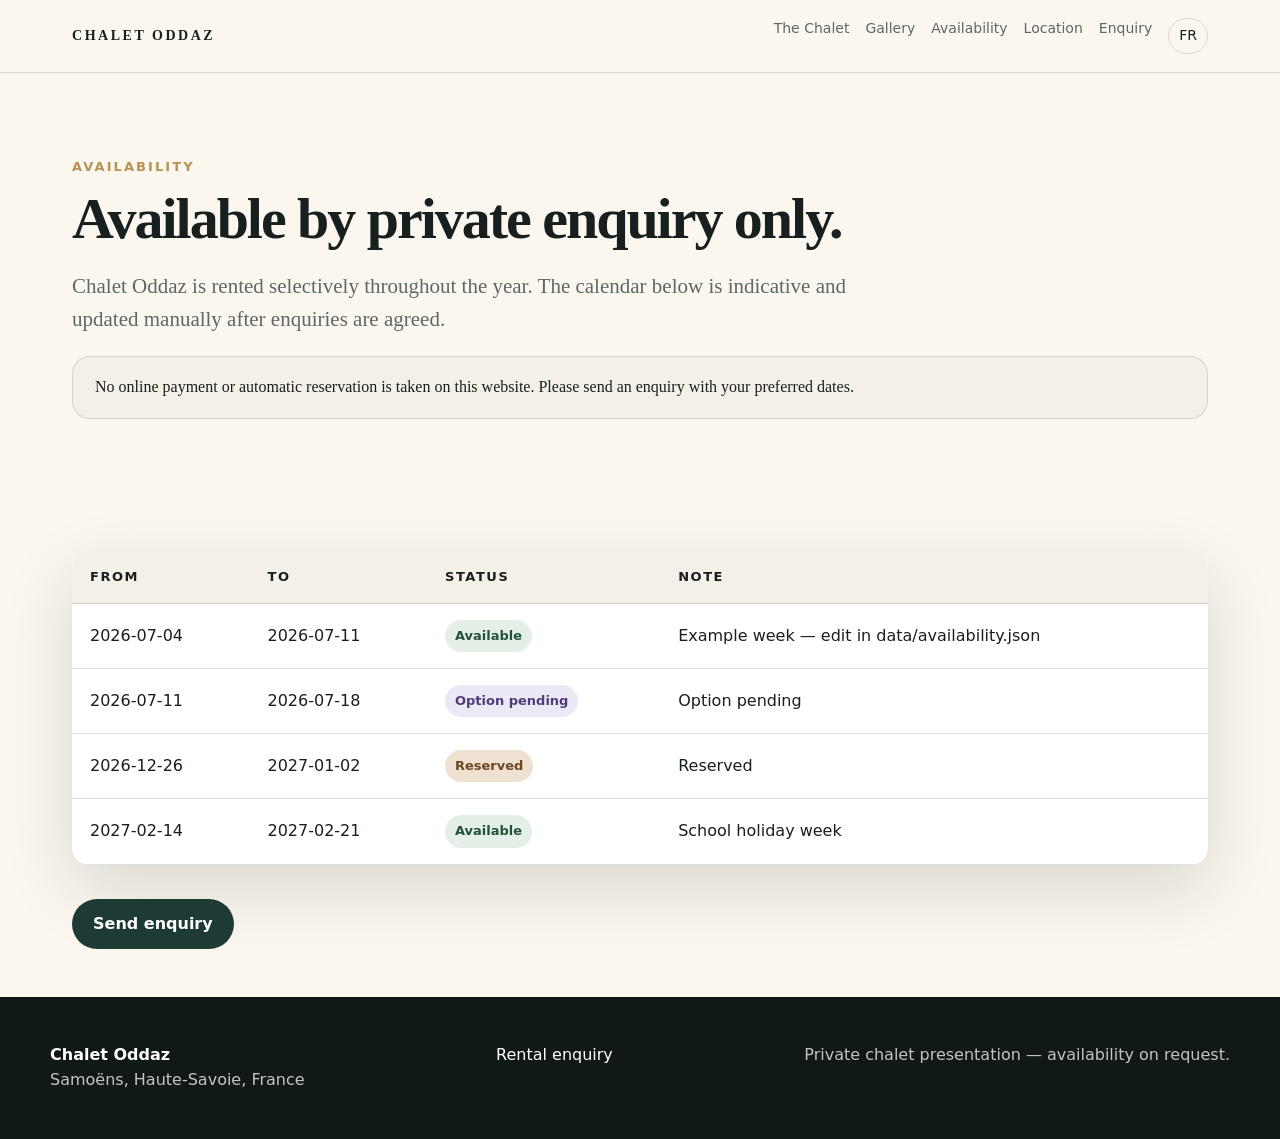
==== availability/index.html @ 664455bd "Add files via upload" ====
<!doctype html>
<html lang="en">
<head>
  <meta charset="utf-8" />
  <meta name="viewport" content="width=device-width, initial-scale=1" />
  <title>Availability | Chalet Oddaz Samoëns</title>
  <meta name="description" content="Manual availability calendar for Chalet Oddaz. Stays are by enquiry only." />
  <link rel="stylesheet" href="/assets/styles.css" />
  <link rel="alternate" hreflang="en" href="/" />
  <link rel="alternate" hreflang="fr" href="/fr/" />
</head>
<body>
<header class="site-header">
  <nav class="nav" aria-label="Main navigation">
    <a class="brand" href="/">Chalet Oddaz</a>
    <div class="nav-links">
      <a href="/chalet/">The Chalet</a>
      <a href="/gallery/">Gallery</a>
      <a href="/availability/">Availability</a>
      <a href="/location/">Location</a>
      <a href="/enquiry/">Enquiry</a>
      <a class="lang" href="/fr/disponibilites/">FR</a>
    </div>
  </nav>
</header>

<main><section class="section"><p class="kicker">Availability</p><h2>Available by private enquiry only.</h2><p class="lead">Chalet Oddaz is rented selectively throughout the year. The calendar below is indicative and updated manually after enquiries are agreed.</p><div class="notice">No online payment or automatic reservation is taken on this website. Please send an enquiry with your preferred dates.</div></section>
<section class="section tight"><table class="availability-table"><thead><tr><th>From</th><th>To</th><th>Status</th><th>Note</th></tr></thead><tbody data-availability><tr><td colspan="4">Loading availability…</td></tr></tbody></table><div class="actions"><a class="button dark" href="/enquiry/">Send enquiry</a></div></section></main>
<footer class="footer">
  <div class="footer-inner">
    <div><strong>Chalet Oddaz</strong><br>Samoëns, Haute-Savoie, France</div>
    <div><a href="/enquiry/">Rental enquiry</a></div>
    <div>Private chalet presentation — availability on request.</div>
  </div>
</footer>
<script src="/assets/site.js"></script>
</body>
</html>
---- assets/styles.css ----
:root {
  --ink: #18201f;
  --muted: #5d6865;
  --stone: #f4f0e8;
  --stone-2: #e8dfd1;
  --cream: #fbf7ef;
  --pine: #1e3a34;
  --pine-2: #2d5a4e;
  --gold: #b89254;
  --line: rgba(24, 32, 31, .14);
  --white: #ffffff;
  --shadow: 0 24px 70px rgba(20, 28, 27, .14);
  --radius: 24px;
  font-family: ui-serif, Georgia, Cambria, "Times New Roman", Times, serif;
}

* { box-sizing: border-box; }
html { scroll-behavior: smooth; }
body {
  margin: 0;
  color: var(--ink);
  background: var(--cream);
  line-height: 1.55;
}
a { color: inherit; }
img { max-width: 100%; display: block; }

.site-header {
  position: sticky;
  top: 0;
  z-index: 10;
  background: rgba(251, 247, 239, .90);
  border-bottom: 1px solid var(--line);
  backdrop-filter: blur(14px);
}
.nav {
  max-width: 1180px;
  margin: 0 auto;
  padding: 18px 22px;
  display: flex;
  align-items: center;
  justify-content: space-between;
  gap: 20px;
}
.brand {
  text-decoration: none;
  letter-spacing: .18em;
  text-transform: uppercase;
  font-size: 14px;
  font-weight: 700;
}
.nav-links {
  display: flex;
  flex-wrap: wrap;
  justify-content: flex-end;
  gap: 16px;
  font-family: ui-sans-serif, system-ui, -apple-system, BlinkMacSystemFont, "Segoe UI", sans-serif;
  font-size: 14px;
}
.nav-links a {
  text-decoration: none;
  color: var(--muted);
}
.nav-links a:hover { color: var(--ink); }
.lang {
  border: 1px solid var(--line);
  padding: 6px 10px;
  border-radius: 999px;
  color: var(--ink) !important;
}

.hero {
  min-height: 78vh;
  position: relative;
  display: grid;
  place-items: end start;
  padding: 90px 22px;
  color: var(--white);
  overflow: hidden;
  background: linear-gradient(130deg, rgba(15,26,24,.92), rgba(30,58,52,.48)), url('/assets/hero-placeholder.svg') center/cover no-repeat;
}
.hero::after {
  content: "";
  position: absolute;
  inset: auto 0 0 0;
  height: 40%;
  background: linear-gradient(transparent, rgba(0,0,0,.35));
}
.hero-inner {
  position: relative;
  z-index: 1;
  max-width: 920px;
  margin: 0 auto;
  width: min(1180px, 100%);
}
.eyebrow {
  font-family: ui-sans-serif, system-ui, -apple-system, BlinkMacSystemFont, "Segoe UI", sans-serif;
  text-transform: uppercase;
  letter-spacing: .18em;
  font-size: 13px;
  color: rgba(255,255,255,.82);
  margin: 0 0 18px;
}
h1 {
  margin: 0;
  font-size: clamp(46px, 8vw, 92px);
  line-height: .95;
  letter-spacing: -.04em;
  max-width: 920px;
}
.hero-copy {
  max-width: 760px;
  font-size: clamp(18px, 2.3vw, 25px);
  color: rgba(255,255,255,.90);
  margin: 26px 0 0;
}
.actions { display: flex; flex-wrap: wrap; gap: 14px; margin-top: 34px; }
.button {
  display: inline-flex;
  align-items: center;
  justify-content: center;
  min-height: 48px;
  padding: 12px 20px;
  border-radius: 999px;
  text-decoration: none;
  font-family: ui-sans-serif, system-ui, -apple-system, BlinkMacSystemFont, "Segoe UI", sans-serif;
  font-weight: 650;
  border: 1px solid transparent;
}
.button.primary { background: var(--white); color: var(--pine); }
.button.secondary { border-color: rgba(255,255,255,.55); color: var(--white); }
.button.dark { background: var(--pine); color: var(--white); }
.button.light { border-color: var(--line); color: var(--ink); }

main { overflow: hidden; }
.section {
  max-width: 1180px;
  margin: 0 auto;
  padding: 84px 22px;
}
.section.tight { padding-top: 48px; padding-bottom: 48px; }
.grid { display: grid; gap: 28px; }
.grid.two { grid-template-columns: repeat(2, minmax(0, 1fr)); }
.grid.three { grid-template-columns: repeat(3, minmax(0, 1fr)); }
.grid.four { grid-template-columns: repeat(4, minmax(0, 1fr)); }
.card {
  background: rgba(255,255,255,.62);
  border: 1px solid var(--line);
  border-radius: var(--radius);
  padding: 28px;
  box-shadow: 0 10px 28px rgba(20, 28, 27, .05);
}
.card h3 { margin-top: 0; font-size: 24px; line-height: 1.1; }
.card p:last-child, .card ul:last-child { margin-bottom: 0; }
.kicker {
  font-family: ui-sans-serif, system-ui, -apple-system, BlinkMacSystemFont, "Segoe UI", sans-serif;
  text-transform: uppercase;
  letter-spacing: .16em;
  color: var(--gold);
  font-size: 13px;
  font-weight: 700;
  margin: 0 0 12px;
}
h2 {
  margin: 0 0 22px;
  font-size: clamp(32px, 5vw, 58px);
  line-height: 1.02;
  letter-spacing: -.035em;
}
.lead {
  max-width: 820px;
  font-size: 21px;
  color: var(--muted);
}
.muted { color: var(--muted); }
.feature-strip {
  margin-top: -42px;
  position: relative;
  z-index: 2;
}
.stats {
  max-width: 1180px;
  margin: 0 auto;
  padding: 0 22px;
  display: grid;
  grid-template-columns: repeat(4, minmax(0, 1fr));
  gap: 14px;
}
.stat {
  background: var(--white);
  border-radius: 18px;
  padding: 22px;
  box-shadow: var(--shadow);
  border: 1px solid var(--line);
}
.stat strong { display: block; font-size: 30px; line-height: 1; }
.stat span { display: block; margin-top: 8px; color: var(--muted); font-family: ui-sans-serif, system-ui, -apple-system, BlinkMacSystemFont, "Segoe UI", sans-serif; font-size: 13px; }
.image-panel {
  min-height: 460px;
  border-radius: 32px;
  background: url('/assets/interior-placeholder.svg') center/cover no-repeat;
  box-shadow: var(--shadow);
}
.image-panel.second { background-image: url('/assets/view-placeholder.svg'); }
.split {
  display: grid;
  grid-template-columns: minmax(0, 1.05fr) minmax(0, .95fr);
  gap: 56px;
  align-items: center;
}
.list-clean { padding-left: 20px; }
.list-clean li { margin: 9px 0; }
.band {
  background: var(--pine);
  color: var(--white);
}
.band .muted, .band .lead { color: rgba(255,255,255,.74); }
.gallery-grid {
  display: grid;
  grid-template-columns: repeat(3, minmax(0, 1fr));
  gap: 16px;
}
.placeholder-photo {
  min-height: 270px;
  border-radius: 22px;
  background: linear-gradient(135deg, #d8c9b4, #75877f);
  display: grid;
  place-items: end start;
  padding: 18px;
  color: white;
  font-family: ui-sans-serif, system-ui, -apple-system, BlinkMacSystemFont, "Segoe UI", sans-serif;
  font-weight: 650;
}
.placeholder-photo.tall { min-height: 430px; grid-row: span 2; }
.availability-table {
  width: 100%;
  border-collapse: collapse;
  overflow: hidden;
  border-radius: 18px;
  background: var(--white);
  box-shadow: var(--shadow);
}
.availability-table th,
.availability-table td {
  text-align: left;
  padding: 16px 18px;
  border-bottom: 1px solid var(--line);
  font-family: ui-sans-serif, system-ui, -apple-system, BlinkMacSystemFont, "Segoe UI", sans-serif;
}
.availability-table th { background: var(--stone); font-size: 13px; text-transform: uppercase; letter-spacing: .12em; }
.status {
  display: inline-flex;
  padding: 6px 10px;
  border-radius: 999px;
  font-size: 13px;
  font-weight: 700;
}
.status.available { background: #e4f0e7; color: #245139; }
.status.reserved { background: #eee1d2; color: #6c4722; }
.status.pending { background: #ece8f6; color: #4e3d79; }
.status.closed { background: #eee; color: #555; }
.notice {
  padding: 18px 22px;
  background: var(--stone);
  border: 1px solid var(--line);
  border-radius: 18px;
}
.footer {
  background: #101917;
  color: rgba(255,255,255,.75);
  padding: 46px 22px;
  font-family: ui-sans-serif, system-ui, -apple-system, BlinkMacSystemFont, "Segoe UI", sans-serif;
}
.footer-inner {
  max-width: 1180px;
  margin: 0 auto;
  display: flex;
  flex-wrap: wrap;
  justify-content: space-between;
  gap: 20px;
}
.footer strong { color: white; }
.footer a { color: white; text-decoration: none; }

@media (max-width: 900px) {
  .nav { align-items: flex-start; flex-direction: column; }
  .nav-links { justify-content: flex-start; }
  .grid.two, .grid.three, .grid.four, .split, .stats { grid-template-columns: 1fr; }
  .gallery-grid { grid-template-columns: 1fr; }
  .hero { min-height: 70vh; }
}
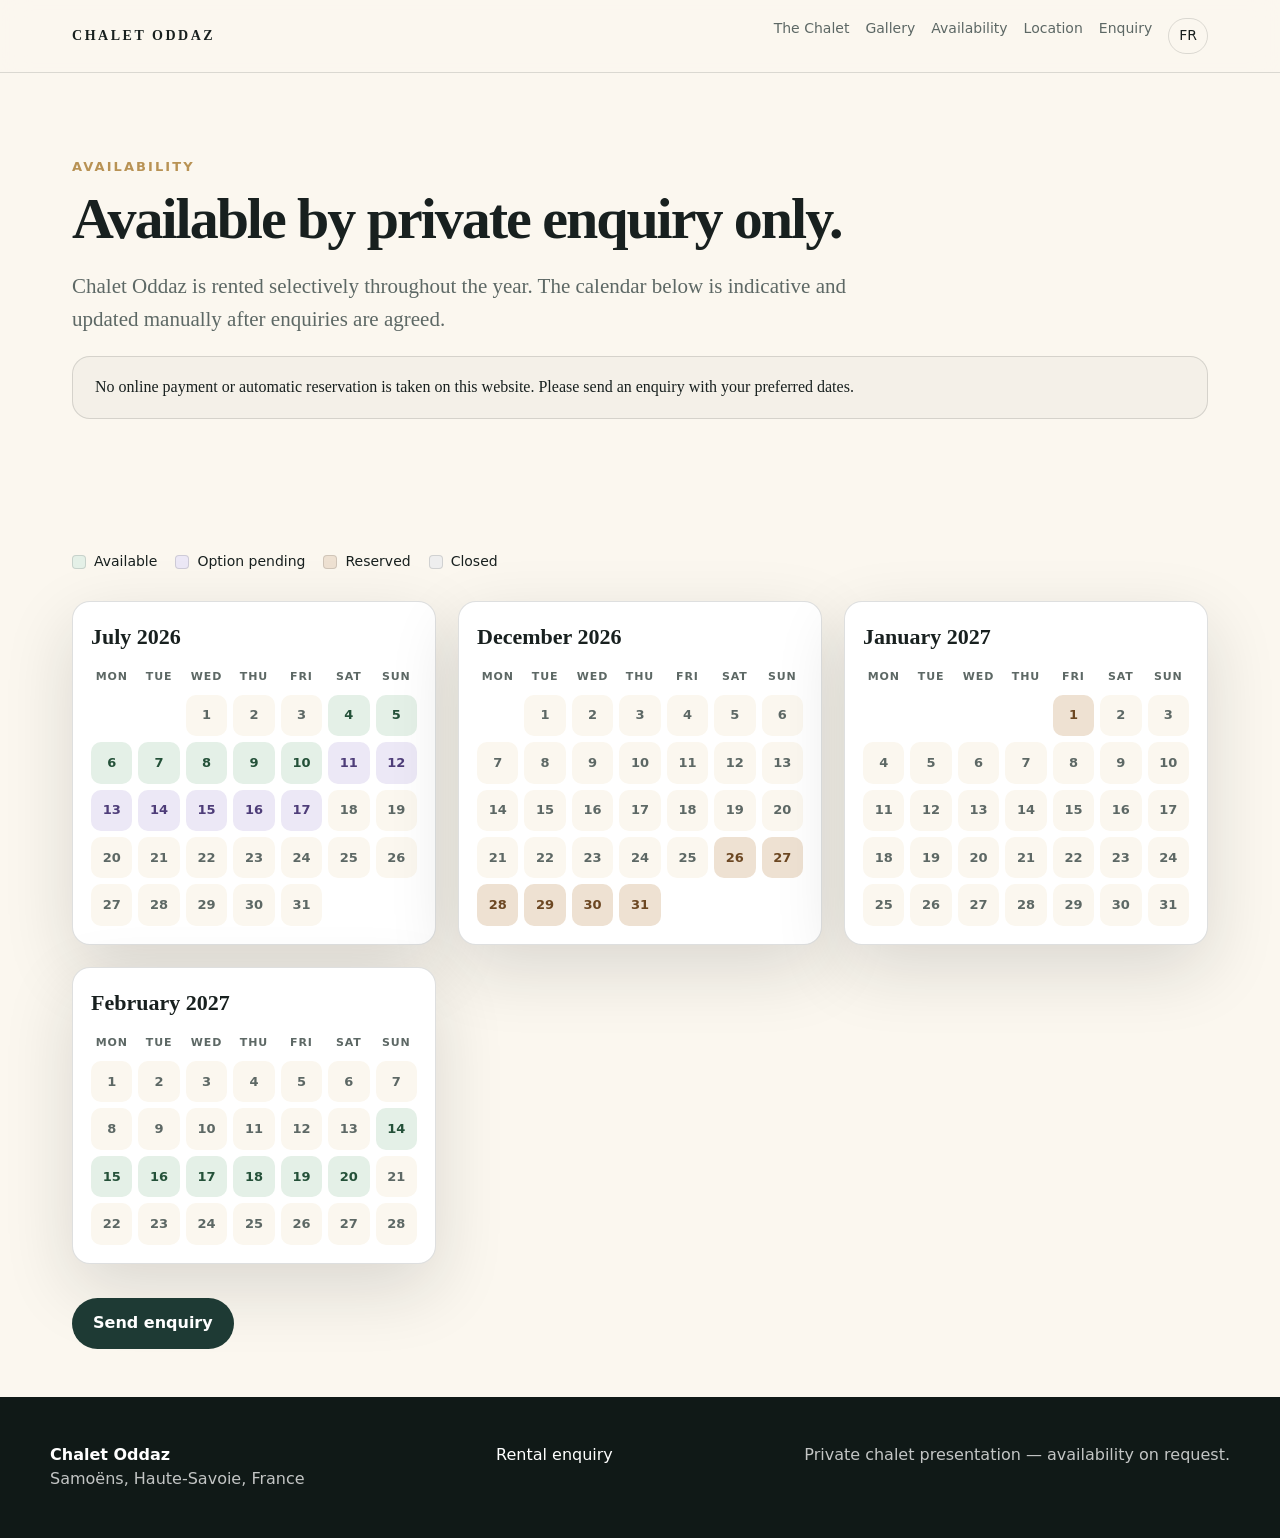
==== commit b5cde338: "Refresh homepage content and improve enquiry and availability UX. Add a calendar-based availability " ====
--- a/availability/index.html
+++ b/availability/index.html
@@ -25,7 +25,12 @@
 </header>
 
 <main><section class="section"><p class="kicker">Availability</p><h2>Available by private enquiry only.</h2><p class="lead">Chalet Oddaz is rented selectively throughout the year. The calendar below is indicative and updated manually after enquiries are agreed.</p><div class="notice">No online payment or automatic reservation is taken on this website. Please send an enquiry with your preferred dates.</div></section>
-<section class="section tight"><table class="availability-table"><thead><tr><th>From</th><th>To</th><th>Status</th><th>Note</th></tr></thead><tbody data-availability><tr><td colspan="4">Loading availability…</td></tr></tbody></table><div class="actions"><a class="button dark" href="/enquiry/">Send enquiry</a></div></section></main>
+<section class="section tight">
+  <div data-availability-calendar class="availability-calendar">
+    <p class="muted">Loading availability…</p>
+  </div>
+  <div class="actions"><a class="button dark" href="/enquiry/">Send enquiry</a></div>
+</section></main>
 <footer class="footer">
   <div class="footer-inner">
     <div><strong>Chalet Oddaz</strong><br>Samoëns, Haute-Savoie, France</div>
--- a/assets/styles.css
+++ b/assets/styles.css
@@ -78,14 +78,16 @@
   padding: 90px 22px;
   color: var(--white);
   overflow: hidden;
-  background: linear-gradient(130deg, rgba(15,26,24,.92), rgba(30,58,52,.48)), url('/assets/hero-placeholder.svg') center/cover no-repeat;
+  background:
+    linear-gradient(to top, rgba(15,26,24,.72) 0%, rgba(15,26,24,.22) 42%, transparent 72%),
+    url('/assets/photos/IMG_6792.jpeg') center/cover no-repeat;
 }
 .hero::after {
   content: "";
   position: absolute;
   inset: auto 0 0 0;
-  height: 40%;
-  background: linear-gradient(transparent, rgba(0,0,0,.35));
+  height: 28%;
+  background: linear-gradient(transparent, rgba(0,0,0,.12));
 }
 .hero-inner {
   position: relative;
@@ -132,6 +134,10 @@
 .button.secondary { border-color: rgba(255,255,255,.55); color: var(--white); }
 .button.dark { background: var(--pine); color: var(--white); }
 .button.light { border-color: var(--line); color: var(--ink); }
+button.button {
+  cursor: pointer;
+  font-family: ui-sans-serif, system-ui, -apple-system, BlinkMacSystemFont, "Segoe UI", sans-serif;
+}
 
 main { overflow: hidden; }
 .section {
@@ -174,6 +180,39 @@
   color: var(--muted);
 }
 .muted { color: var(--muted); }
+.glance-section {
+  margin-top: -42px;
+  position: relative;
+  z-index: 2;
+}
+.glance-inner {
+  max-width: 1180px;
+  margin: 0 auto;
+  padding: 0 22px;
+}
+.glance-grid {
+  display: grid;
+  grid-template-columns: repeat(4, minmax(0, 1fr));
+  gap: 14px;
+}
+.glance-item {
+  display: flex;
+  align-items: center;
+  gap: 12px;
+  background: var(--white);
+  border-radius: 18px;
+  padding: 18px 20px;
+  box-shadow: var(--shadow);
+  border: 1px solid var(--line);
+  font-family: ui-sans-serif, system-ui, -apple-system, BlinkMacSystemFont, "Segoe UI", sans-serif;
+  font-size: 15px;
+  font-weight: 600;
+}
+.glance-icon {
+  font-size: 22px;
+  line-height: 1;
+  flex-shrink: 0;
+}
 .feature-strip {
   margin-top: -42px;
   position: relative;
@@ -202,7 +241,7 @@
   background: url('/assets/interior-placeholder.svg') center/cover no-repeat;
   box-shadow: var(--shadow);
 }
-.image-panel.second { background-image: url('/assets/view-placeholder.svg'); }
+.image-panel.second { background-image: url('/assets/photos/mairie-paysage-samoens.jpg'); }
 .split {
   display: grid;
   grid-template-columns: minmax(0, 1.05fr) minmax(0, .95fr);
@@ -216,10 +255,27 @@
   color: var(--white);
 }
 .band .muted, .band .lead { color: rgba(255,255,255,.74); }
+.gallery-section + .gallery-section {
+  padding-top: 0;
+}
 .gallery-grid {
   display: grid;
   grid-template-columns: repeat(3, minmax(0, 1fr));
   gap: 16px;
+}
+.gallery-photo {
+  margin: 0;
+  border-radius: 22px;
+  overflow: hidden;
+  background: var(--stone-2);
+  box-shadow: var(--shadow);
+}
+.gallery-photo img {
+  width: 100%;
+  height: 100%;
+  min-height: 270px;
+  object-fit: cover;
+  aspect-ratio: 4 / 3;
 }
 .placeholder-photo {
   min-height: 270px;
@@ -233,6 +289,85 @@
   font-weight: 650;
 }
 .placeholder-photo.tall { min-height: 430px; grid-row: span 2; }
+.availability-calendar {
+  display: grid;
+  gap: 28px;
+}
+.calendar-legend {
+  display: flex;
+  flex-wrap: wrap;
+  gap: 12px 18px;
+  font-family: ui-sans-serif, system-ui, -apple-system, BlinkMacSystemFont, "Segoe UI", sans-serif;
+  font-size: 14px;
+}
+.calendar-legend-item {
+  display: inline-flex;
+  align-items: center;
+  gap: 8px;
+}
+.calendar-legend-swatch {
+  width: 14px;
+  height: 14px;
+  border-radius: 4px;
+  border: 1px solid var(--line);
+}
+.calendar-months {
+  display: grid;
+  grid-template-columns: repeat(auto-fit, minmax(280px, 1fr));
+  gap: 22px;
+}
+.calendar-month {
+  background: var(--white);
+  border: 1px solid var(--line);
+  border-radius: 18px;
+  box-shadow: var(--shadow);
+  padding: 18px;
+}
+.calendar-month-title {
+  margin: 0 0 14px;
+  font-size: 22px;
+}
+.calendar-grid {
+  display: grid;
+  grid-template-columns: repeat(7, minmax(0, 1fr));
+  gap: 6px;
+}
+.calendar-weekday {
+  text-align: center;
+  font-family: ui-sans-serif, system-ui, -apple-system, BlinkMacSystemFont, "Segoe UI", sans-serif;
+  font-size: 11px;
+  font-weight: 700;
+  letter-spacing: .08em;
+  text-transform: uppercase;
+  color: var(--muted);
+  padding-bottom: 4px;
+}
+.calendar-day {
+  aspect-ratio: 1;
+  display: grid;
+  place-items: center;
+  border-radius: 10px;
+  font-family: ui-sans-serif, system-ui, -apple-system, BlinkMacSystemFont, "Segoe UI", sans-serif;
+  font-size: 13px;
+  font-weight: 600;
+  background: var(--cream);
+  border: 1px solid transparent;
+}
+.calendar-day.empty {
+  background: transparent;
+  border-color: transparent;
+}
+.calendar-day.open {
+  color: var(--muted);
+}
+.calendar-day.available { background: #e4f0e7; color: #245139; }
+.calendar-day.pending { background: #ece8f6; color: #4e3d79; }
+.calendar-day.reserved { background: #eee1d2; color: #6c4722; }
+.calendar-day.closed { background: #eee; color: #555; }
+.calendar-legend-swatch.available { background: #e4f0e7; }
+.calendar-legend-swatch.pending { background: #ece8f6; }
+.calendar-legend-swatch.reserved { background: #eee1d2; }
+.calendar-legend-swatch.closed { background: #eee; }
 .availability-table {
   width: 100%;
   border-collapse: collapse;
@@ -266,6 +401,92 @@
   border: 1px solid var(--line);
   border-radius: 18px;
 }
+.enquiry-dialog {
+  border: none;
+  border-radius: 24px;
+  padding: 0;
+  width: min(620px, calc(100% - 40px));
+  max-height: calc(100vh - 40px);
+  overflow: auto;
+  box-shadow: var(--shadow);
+}
+.enquiry-dialog::backdrop {
+  background: rgba(15, 26, 24, .5);
+}
+.enquiry-dialog-inner {
+  position: relative;
+  padding: 28px;
+}
+.enquiry-dialog-inner h3 {
+  margin: 0 0 8px;
+  font-size: 28px;
+}
+.enquiry-close {
+  position: absolute;
+  top: 16px;
+  right: 16px;
+  width: 40px;
+  height: 40px;
+  border: 1px solid var(--line);
+  border-radius: 999px;
+  background: var(--white);
+  color: var(--ink);
+  font-size: 24px;
+  line-height: 1;
+  cursor: pointer;
+}
+.enquiry-form {
+  display: grid;
+  gap: 18px;
+  margin-top: 22px;
+}
+.form-grid.two {
+  display: grid;
+  grid-template-columns: repeat(2, minmax(0, 1fr));
+  gap: 18px;
+}
+.form-field {
+  display: grid;
+  gap: 8px;
+}
+.form-field label {
+  font-family: ui-sans-serif, system-ui, -apple-system, BlinkMacSystemFont, "Segoe UI", sans-serif;
+  font-size: 13px;
+  font-weight: 700;
+  letter-spacing: .06em;
+  text-transform: uppercase;
+  color: var(--muted);
+}
+.form-field input,
+.form-field textarea {
+  width: 100%;
+  border: 1px solid var(--line);
+  border-radius: 14px;
+  padding: 12px 14px;
+  font: inherit;
+  color: var(--ink);
+  background: var(--white);
+}
+.form-field input:focus,
+.form-field textarea:focus {
+  outline: 2px solid rgba(30, 58, 52, .25);
+  border-color: var(--pine-2);
+}
+.form-feedback {
+  margin: 0;
+  padding: 12px 14px;
+  border-radius: 14px;
+  font-family: ui-sans-serif, system-ui, -apple-system, BlinkMacSystemFont, "Segoe UI", sans-serif;
+  font-size: 14px;
+}
+.form-feedback.success {
+  background: #e4f0e7;
+  color: #245139;
+}
+.form-feedback.error {
+  background: #f8e8e8;
+  color: #7a2f2f;
+}
 .footer {
   background: #101917;
   color: rgba(255,255,255,.75);
@@ -283,10 +504,14 @@
 .footer strong { color: white; }
 .footer a { color: white; text-decoration: none; }
 
+@media (max-width: 1100px) {
+  .glance-grid { grid-template-columns: repeat(2, minmax(0, 1fr)); }
+}
+
 @media (max-width: 900px) {
   .nav { align-items: flex-start; flex-direction: column; }
   .nav-links { justify-content: flex-start; }
-  .grid.two, .grid.three, .grid.four, .split, .stats { grid-template-columns: 1fr; }
+  .grid.two, .grid.three, .grid.four, .split, .stats, .glance-grid, .form-grid.two { grid-template-columns: 1fr; }
   .gallery-grid { grid-template-columns: 1fr; }
   .hero { min-height: 70vh; }
 }
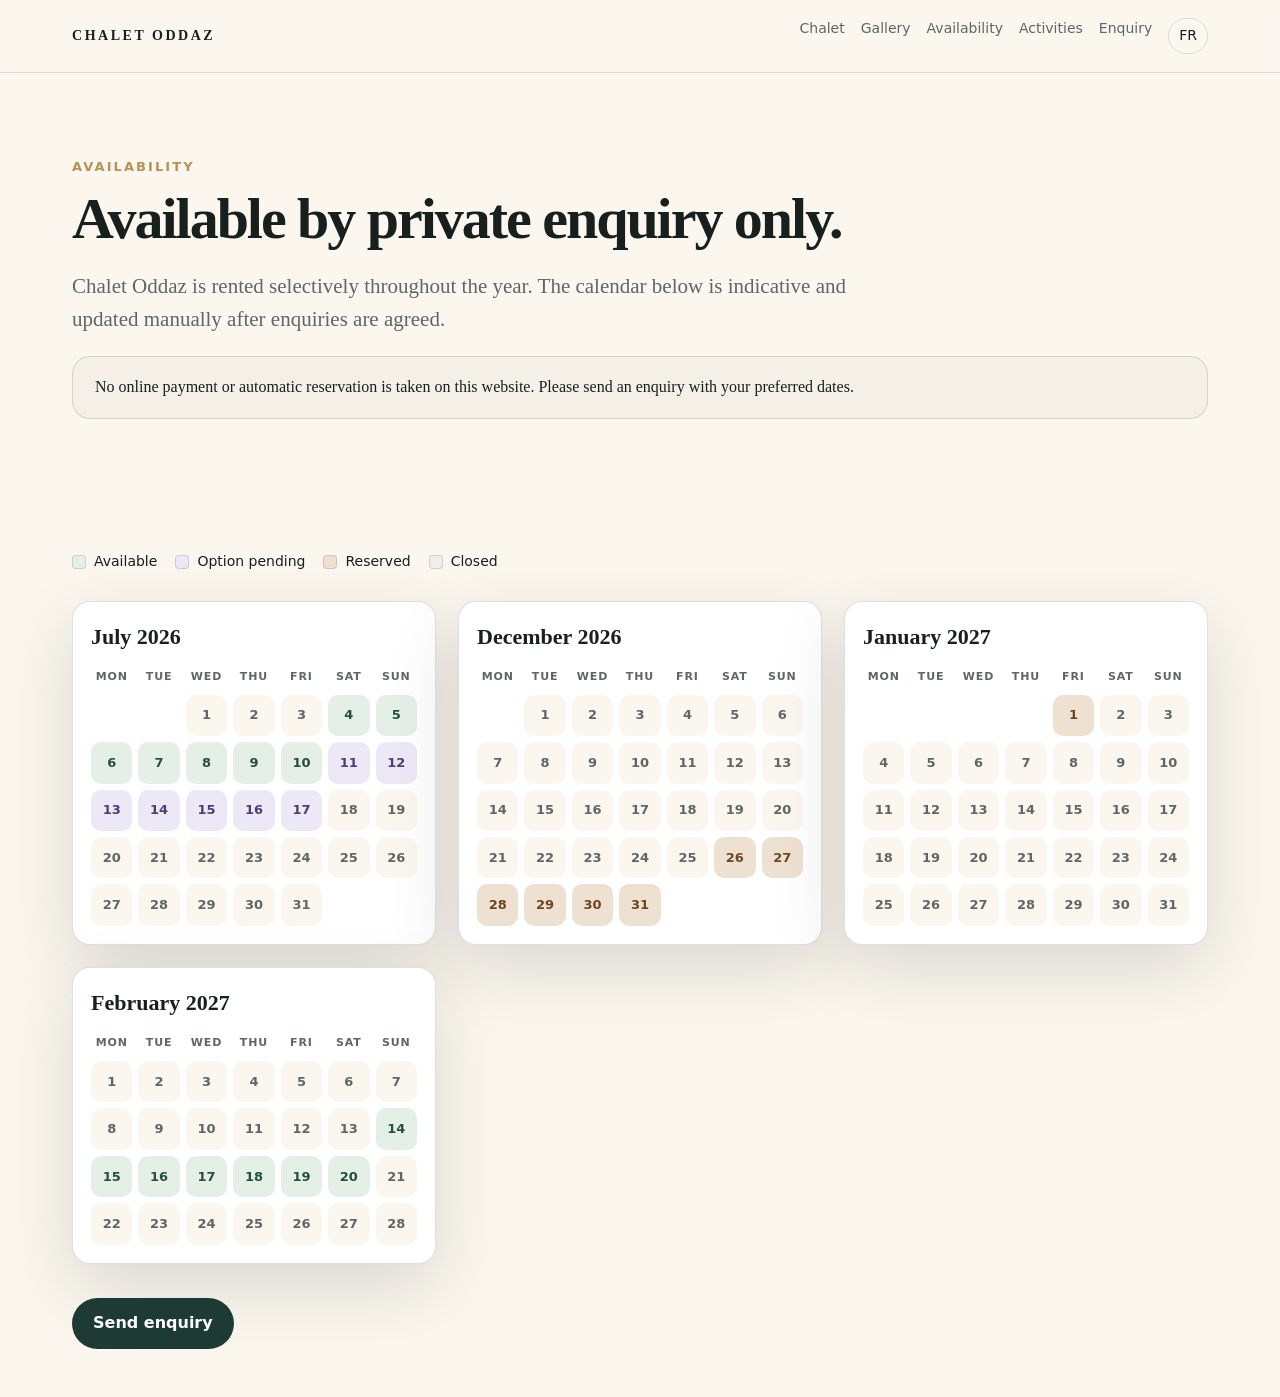
==== commit c310f7af: "Remove site footer and simplify navigation labels site-wide. Drop the footer from all pages and rena" ====
--- a/availability/index.html
+++ b/availability/index.html
@@ -14,10 +14,10 @@
   <nav class="nav" aria-label="Main navigation">
     <a class="brand" href="/">Chalet Oddaz</a>
     <div class="nav-links">
-      <a href="/chalet/">The Chalet</a>
+      <a href="/chalet/">Chalet</a>
       <a href="/gallery/">Gallery</a>
       <a href="/availability/">Availability</a>
-      <a href="/location/">Location</a>
+      <a href="/location/">Activities</a>
       <a href="/enquiry/">Enquiry</a>
       <a class="lang" href="/fr/disponibilites/">FR</a>
     </div>
@@ -31,13 +31,6 @@
   </div>
   <div class="actions"><a class="button dark" href="/enquiry/">Send enquiry</a></div>
 </section></main>
-<footer class="footer">
-  <div class="footer-inner">
-    <div><strong>Chalet Oddaz</strong><br>Samoëns, Haute-Savoie, France</div>
-    <div><a href="/enquiry/">Rental enquiry</a></div>
-    <div>Private chalet presentation — availability on request.</div>
-  </div>
-</footer>
 <script src="/assets/site.js"></script>
 </body>
 </html>
--- a/assets/styles.css
+++ b/assets/styles.css
@@ -74,12 +74,12 @@
   min-height: 78vh;
   position: relative;
   display: grid;
-  place-items: end start;
-  padding: 90px 22px;
+  place-items: end center;
+  padding: 48px 22px 56px;
   color: var(--white);
   overflow: hidden;
   background:
-    linear-gradient(to top, rgba(15,26,24,.72) 0%, rgba(15,26,24,.22) 42%, transparent 72%),
+    linear-gradient(to top, rgba(15,26,24,.62) 0%, rgba(15,26,24,.16) 38%, transparent 68%),
     url('/assets/photos/IMG_6792.jpeg') center/cover no-repeat;
 }
 .hero::after {
@@ -92,9 +92,23 @@
 .hero-inner {
   position: relative;
   z-index: 1;
-  max-width: 920px;
+  max-width: 720px;
   margin: 0 auto;
   width: min(1180px, 100%);
+  text-align: center;
+}
+.hero-brand {
+  margin: 0 0 12px;
+  font-size: clamp(26px, 4vw, 40px);
+  letter-spacing: .22em;
+  text-transform: uppercase;
+  font-weight: 700;
+}
+.hero-stars {
+  margin: 0 0 18px;
+  letter-spacing: .35em;
+  color: var(--gold);
+  font-size: 16px;
 }
 .eyebrow {
   font-family: ui-sans-serif, system-ui, -apple-system, BlinkMacSystemFont, "Segoe UI", sans-serif;
@@ -111,11 +125,19 @@
   letter-spacing: -.04em;
   max-width: 920px;
 }
+.hero h1 {
+  font-size: clamp(20px, 2.8vw, 28px);
+  line-height: 1.3;
+  letter-spacing: -.015em;
+  max-width: 620px;
+  margin: 0 auto;
+  font-weight: 400;
+}
 .hero-copy {
-  max-width: 760px;
-  font-size: clamp(18px, 2.3vw, 25px);
-  color: rgba(255,255,255,.90);
-  margin: 26px 0 0;
+  max-width: 560px;
+  font-size: clamp(15px, 1.6vw, 17px);
+  color: rgba(255,255,255,.82);
+  margin: 14px auto 0;
 }
 .actions { display: flex; flex-wrap: wrap; gap: 14px; margin-top: 34px; }
 .button {
@@ -181,14 +203,15 @@
 }
 .muted { color: var(--muted); }
 .glance-section {
-  margin-top: -42px;
   position: relative;
   z-index: 2;
 }
+.glance-section.section {
+  padding-top: 48px;
+}
 .glance-inner {
   max-width: 1180px;
   margin: 0 auto;
-  padding: 0 22px;
 }
 .glance-grid {
   display: grid;
@@ -208,6 +231,20 @@
   font-size: 15px;
   font-weight: 600;
 }
+.glance-item-wide {
+  align-items: flex-start;
+  grid-column: span 2;
+}
+.glance-item-wide strong {
+  display: block;
+  margin-bottom: 4px;
+}
+.glance-item-wide .muted {
+  margin: 0;
+  font-weight: 400;
+  font-size: 14px;
+  line-height: 1.45;
+}
 .glance-icon {
   font-size: 22px;
   line-height: 1;
@@ -242,6 +279,26 @@
   box-shadow: var(--shadow);
 }
 .image-panel.second { background-image: url('/assets/photos/mairie-paysage-samoens.jpg'); }
+.photo-grid {
+  display: grid;
+  grid-template-columns: repeat(2, minmax(0, 1fr));
+  gap: 14px;
+  border-radius: 32px;
+  overflow: hidden;
+  box-shadow: var(--shadow);
+}
+.photo-grid img {
+  width: 100%;
+  height: 100%;
+  min-height: 220px;
+  object-fit: cover;
+  aspect-ratio: 4 / 3;
+}
+.chalet-section h2 {
+  font-size: clamp(24px, 3.5vw, 36px);
+  line-height: 1.15;
+  letter-spacing: -.025em;
+}
 .split {
   display: grid;
   grid-template-columns: minmax(0, 1.05fr) minmax(0, .95fr);
@@ -512,6 +569,7 @@
   .nav { align-items: flex-start; flex-direction: column; }
   .nav-links { justify-content: flex-start; }
   .grid.two, .grid.three, .grid.four, .split, .stats, .glance-grid, .form-grid.two { grid-template-columns: 1fr; }
+  .glance-item-wide { grid-column: span 1; }
   .gallery-grid { grid-template-columns: 1fr; }
   .hero { min-height: 70vh; }
 }
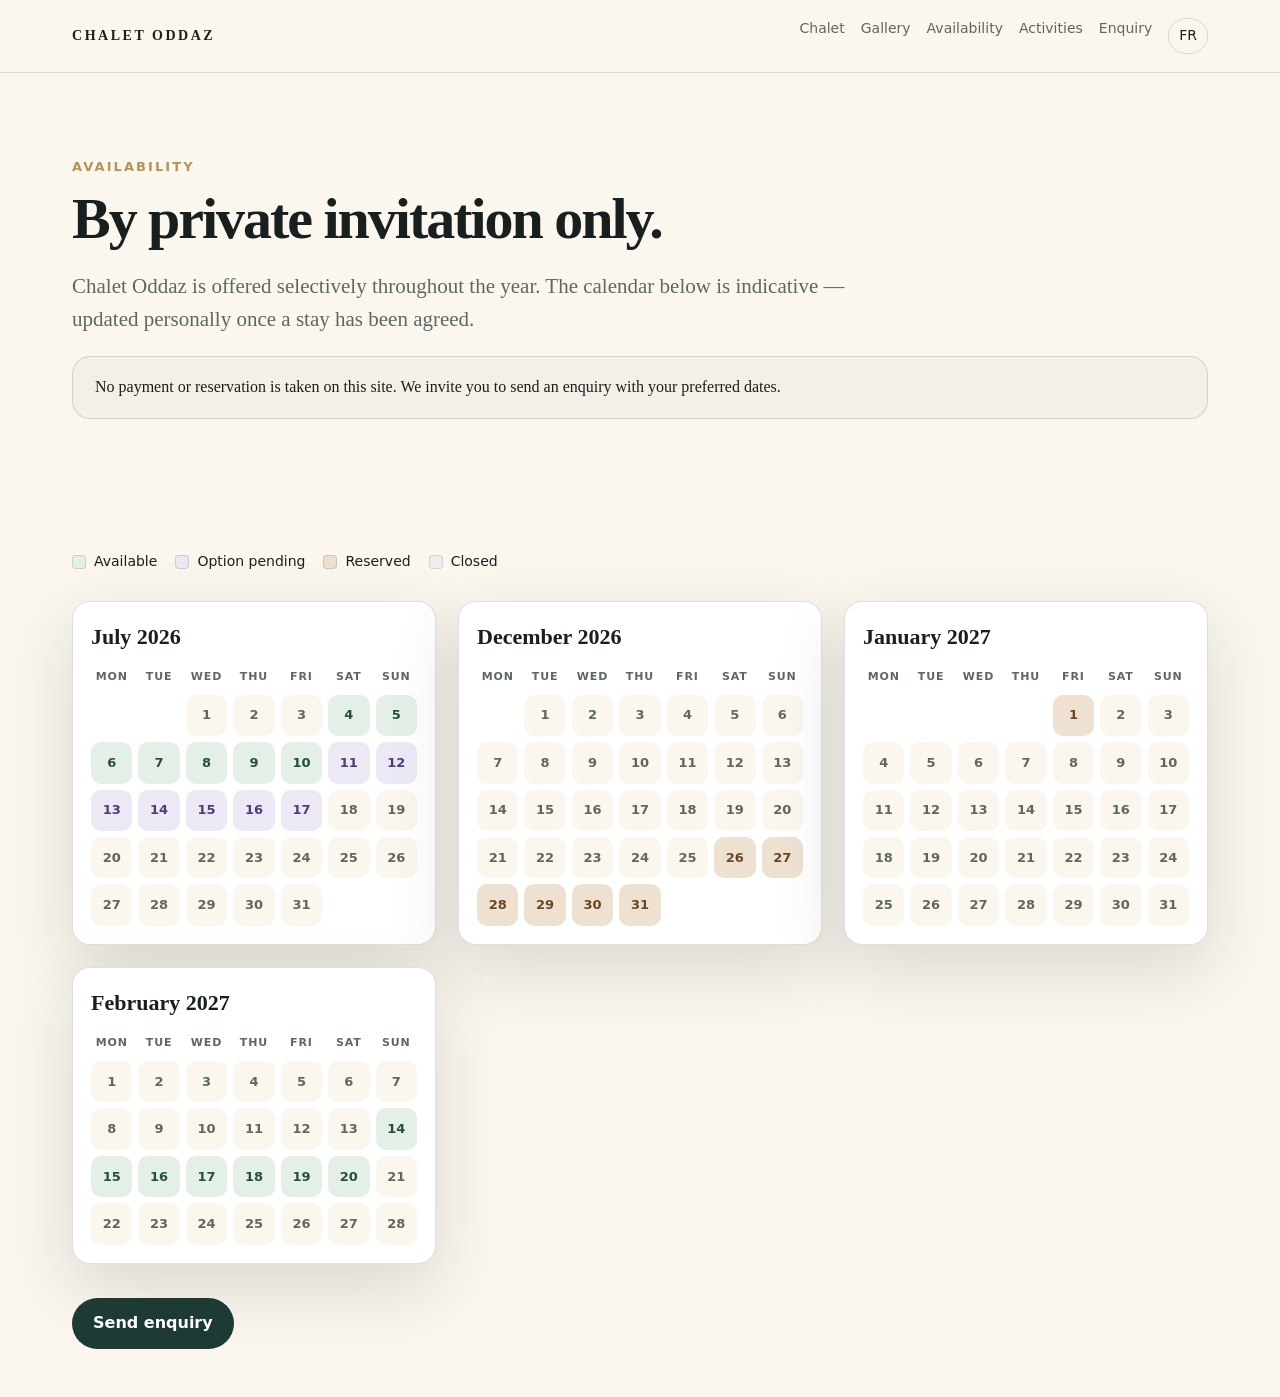
==== commit d6cfbf6a: "Refine site copy and redesign the At a Glance section. Rephrase bilingual content in an understated " ====
--- a/availability/index.html
+++ b/availability/index.html
@@ -4,7 +4,7 @@
   <meta charset="utf-8" />
   <meta name="viewport" content="width=device-width, initial-scale=1" />
   <title>Availability | Chalet Oddaz Samoëns</title>
-  <meta name="description" content="Manual availability calendar for Chalet Oddaz. Stays are by enquiry only." />
+  <meta name="description" content="Chalet Oddaz is offered selectively throughout the year. Enquire privately for your preferred dates." />
   <link rel="stylesheet" href="/assets/styles.css" />
   <link rel="alternate" hreflang="en" href="/" />
   <link rel="alternate" hreflang="fr" href="/fr/" />
@@ -24,7 +24,7 @@
   </nav>
 </header>
 
-<main><section class="section"><p class="kicker">Availability</p><h2>Available by private enquiry only.</h2><p class="lead">Chalet Oddaz is rented selectively throughout the year. The calendar below is indicative and updated manually after enquiries are agreed.</p><div class="notice">No online payment or automatic reservation is taken on this website. Please send an enquiry with your preferred dates.</div></section>
+<main><section class="section"><p class="kicker">Availability</p><h2>By private invitation only.</h2><p class="lead">Chalet Oddaz is offered selectively throughout the year. The calendar below is indicative — updated personally once a stay has been agreed.</p><div class="notice">No payment or reservation is taken on this site. We invite you to send an enquiry with your preferred dates.</div></section>
 <section class="section tight">
   <div data-availability-calendar class="availability-calendar">
     <p class="muted">Loading availability…</p>
--- a/assets/styles.css
+++ b/assets/styles.css
@@ -99,7 +99,7 @@
 }
 .hero-brand {
   margin: 0 0 12px;
-  font-size: clamp(26px, 4vw, 40px);
+  font-size: clamp(31px, 4.8vw, 48px);
   letter-spacing: .22em;
   text-transform: uppercase;
   font-weight: 700;
@@ -108,7 +108,7 @@
   margin: 0 0 18px;
   letter-spacing: .35em;
   color: var(--gold);
-  font-size: 16px;
+  font-size: 19px;
 }
 .eyebrow {
   font-family: ui-sans-serif, system-ui, -apple-system, BlinkMacSystemFont, "Segoe UI", sans-serif;
@@ -126,7 +126,7 @@
   max-width: 920px;
 }
 .hero h1 {
-  font-size: clamp(20px, 2.8vw, 28px);
+  font-size: clamp(24px, 3.36vw, 34px);
   line-height: 1.3;
   letter-spacing: -.015em;
   max-width: 620px;
@@ -135,7 +135,7 @@
 }
 .hero-copy {
   max-width: 560px;
-  font-size: clamp(15px, 1.6vw, 17px);
+  font-size: clamp(18px, 1.92vw, 20px);
   color: rgba(255,255,255,.82);
   margin: 14px auto 0;
 }
@@ -246,9 +246,24 @@
   line-height: 1.45;
 }
 .glance-icon {
-  font-size: 22px;
+  width: 34px;
+  height: 34px;
+  flex-shrink: 0;
+  display: grid;
+  place-items: center;
+  border: 1px solid rgba(184, 146, 84, .45);
+  border-radius: 50%;
+  color: var(--gold);
+  font-family: ui-serif, Georgia, Cambria, "Times New Roman", Times, serif;
+  font-size: 12px;
+  font-weight: 400;
   line-height: 1;
-  flex-shrink: 0;
+  letter-spacing: .02em;
+}
+.glance-icon-feature {
+  width: 38px;
+  height: 38px;
+  font-size: 15px;
 }
 .feature-strip {
   margin-top: -42px;
